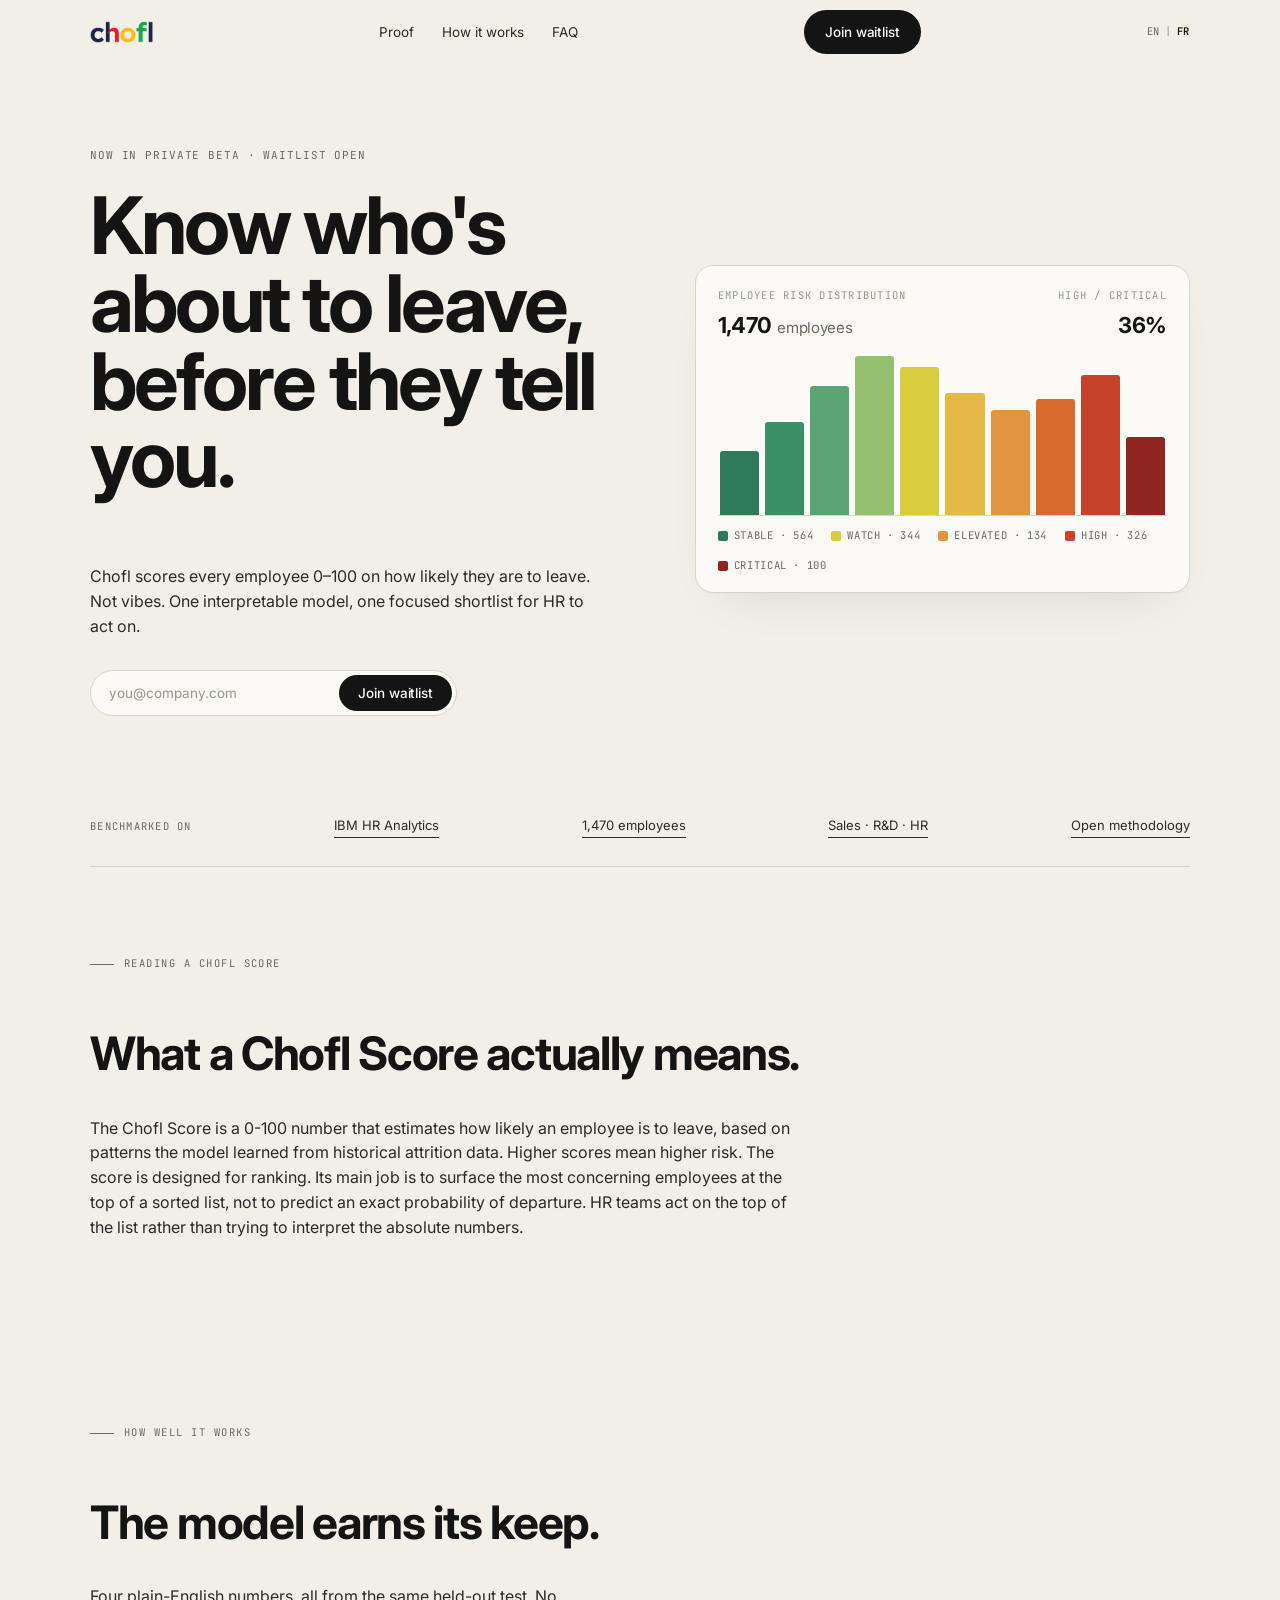
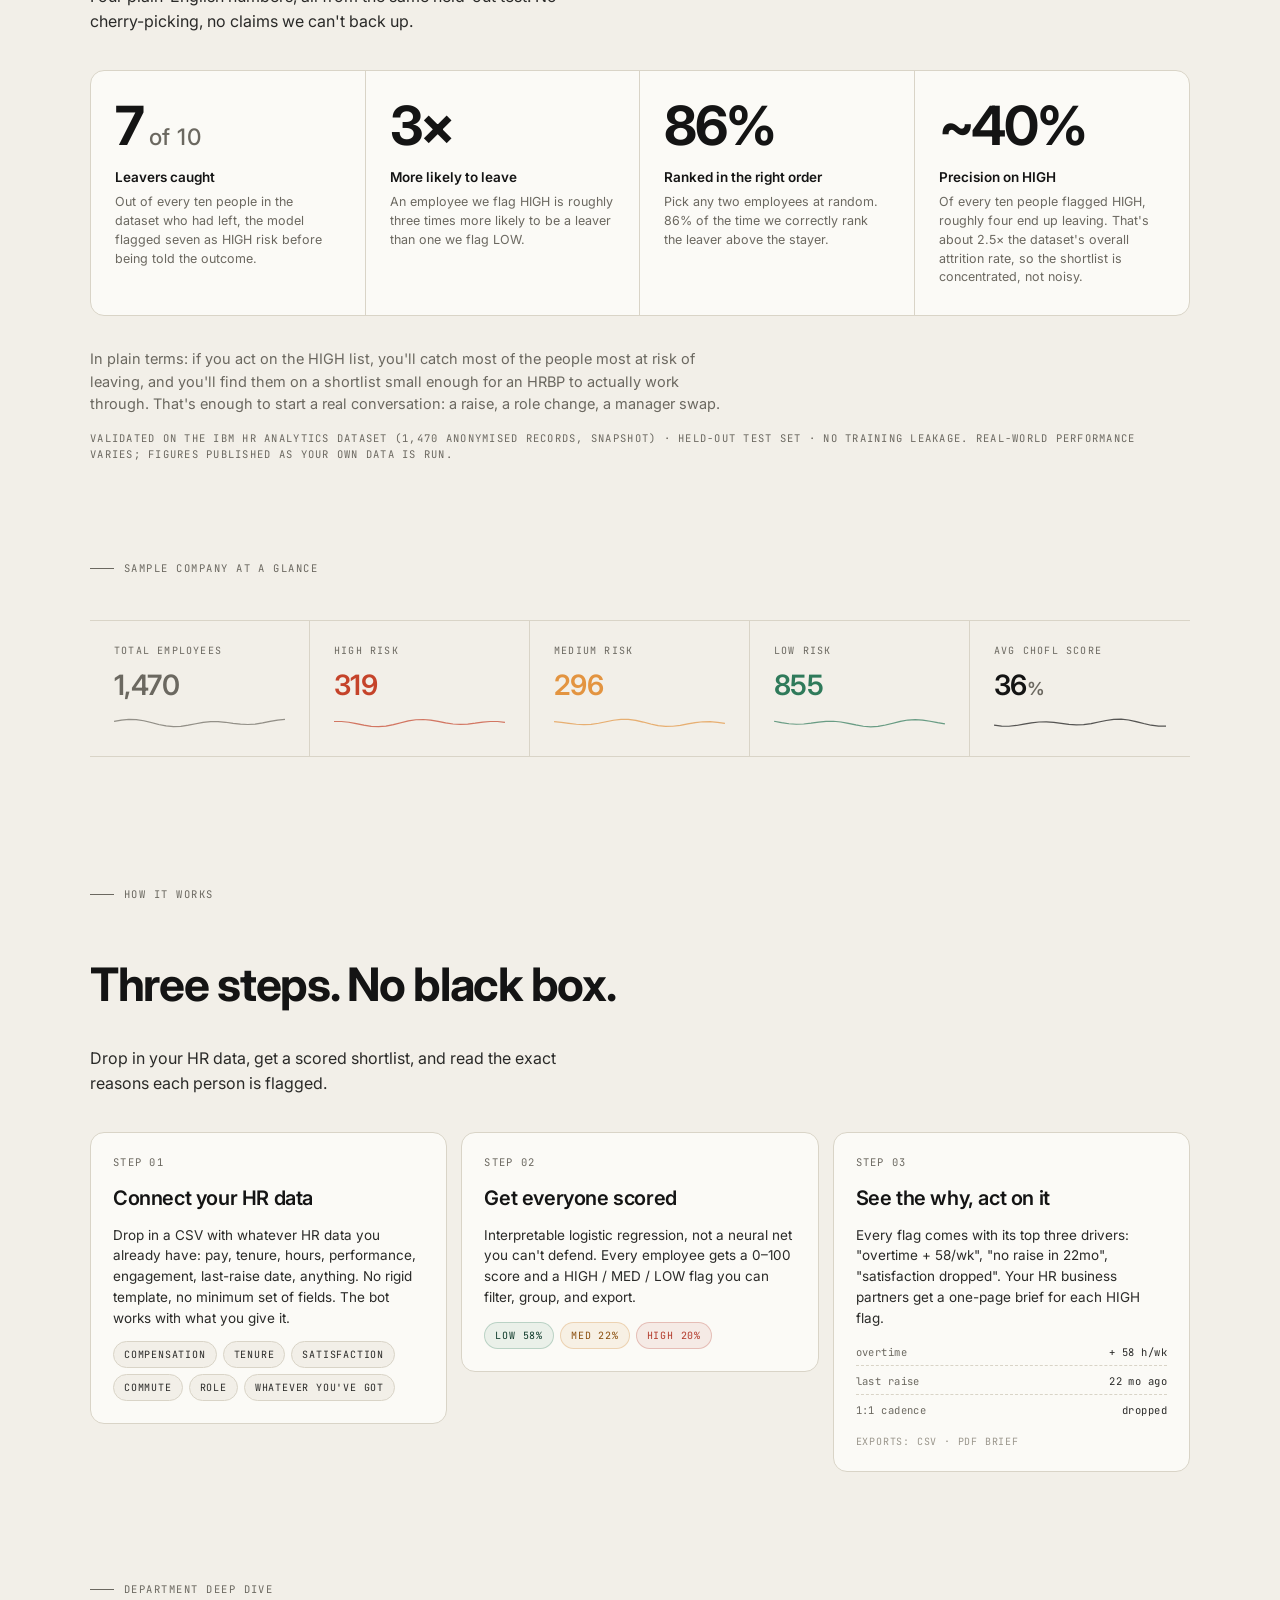
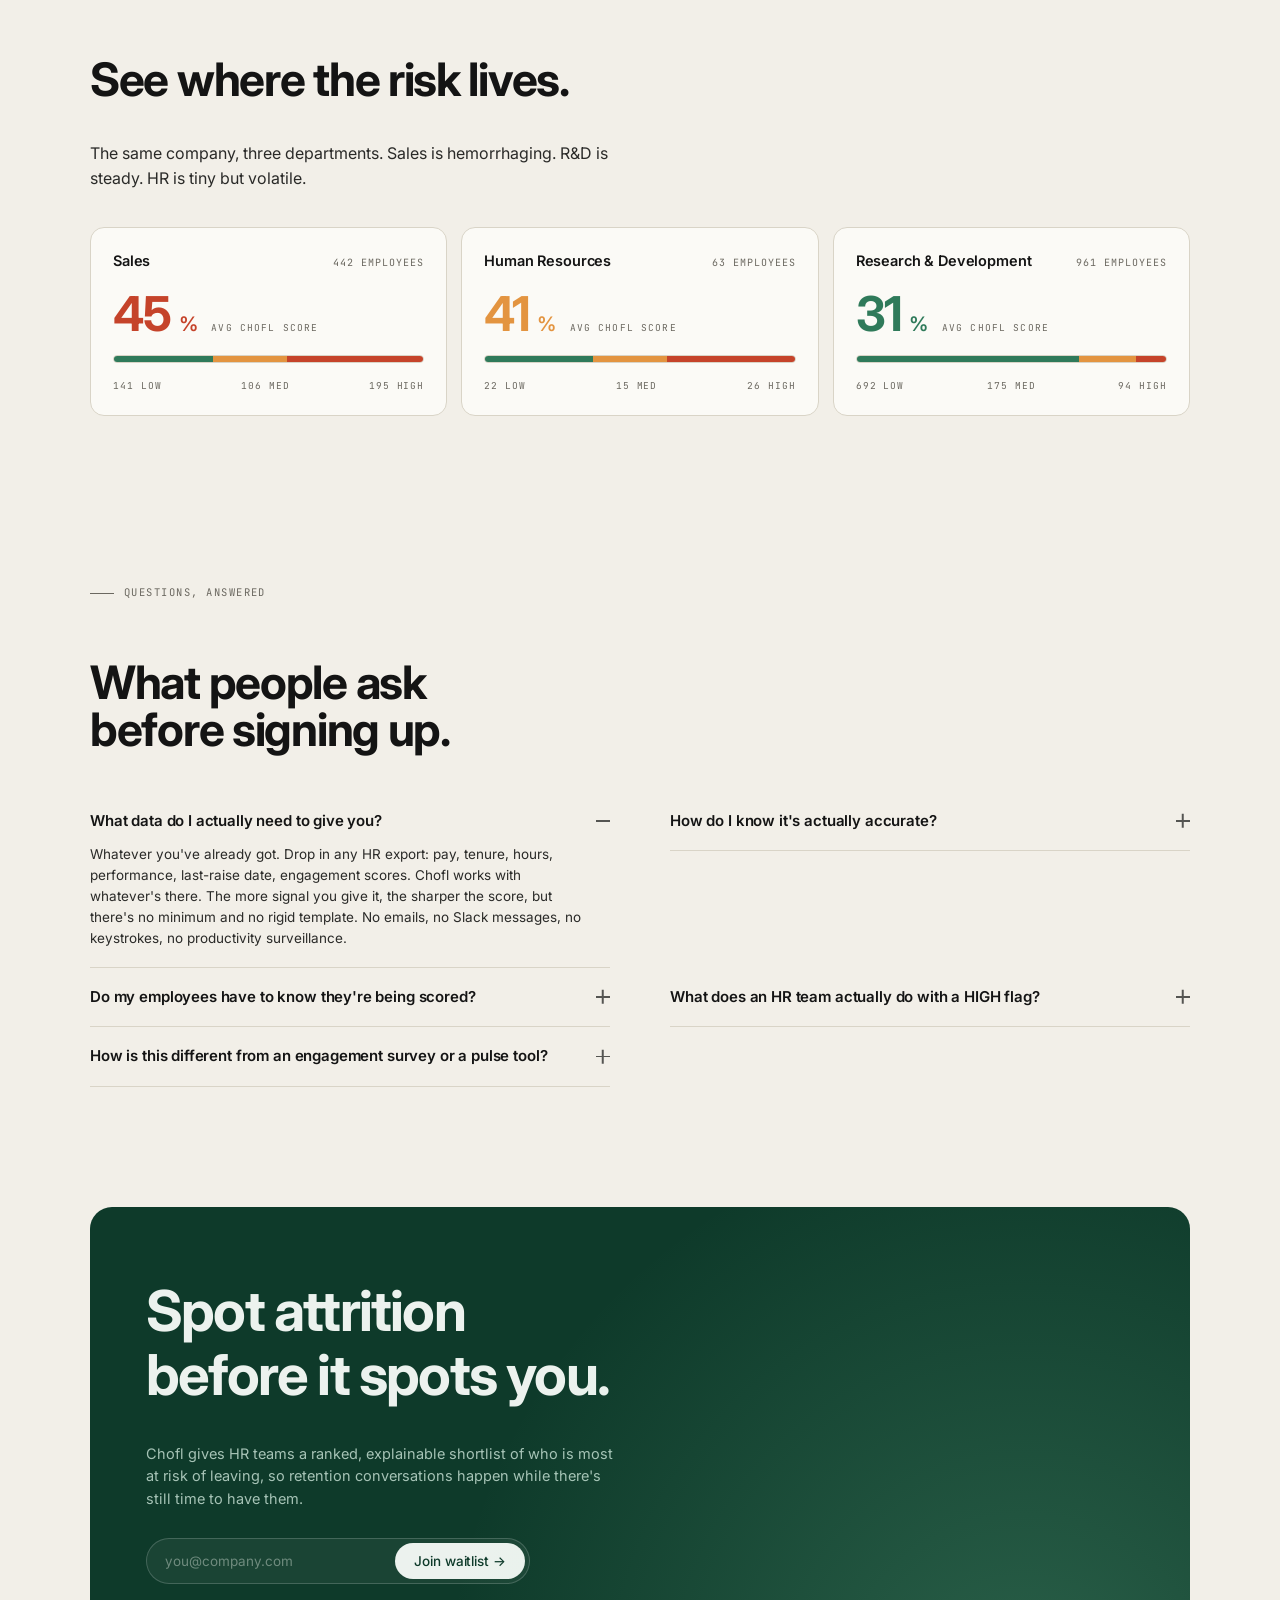
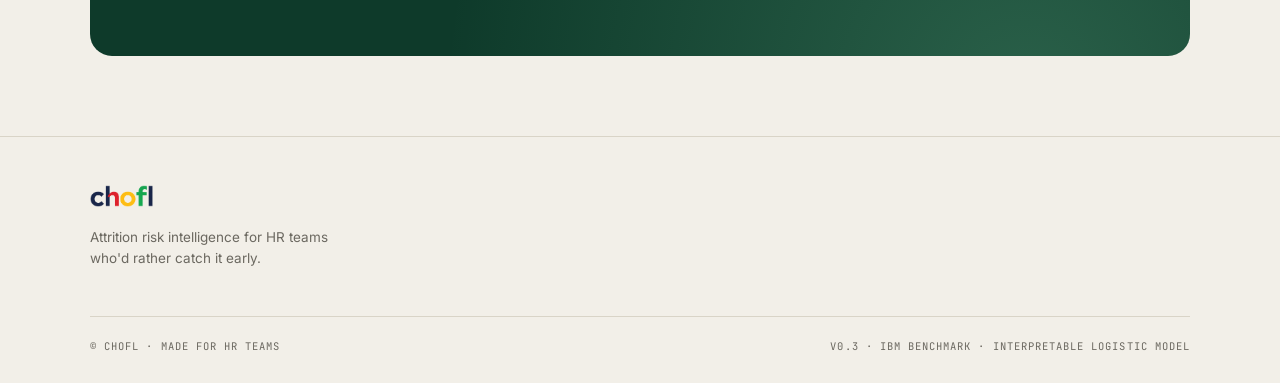
==== fr/index.html @ 3a8dbbe6 "french" ====
<!doctype html>
<html lang="fr">
<head>
<meta charset="utf-8" />
<meta name="viewport" content="width=device-width, initial-scale=1" />
<title>Chofl — Anticipez les départs avant qu'ils n'arrivent</title>
<meta name="description" content="Chofl attribue à chaque collaborateur un score 0–100 de risque d'attrition. Validation sur données réelles, sans fuite d'entraînement. Une liste courte et explicable pour que les RH agissent au bon moment." />
<link rel="icon" type="image/png" href="/favicon-96x96.png" sizes="96x96" />
<link rel="icon" type="image/svg+xml" href="/favicon.svg" />
<link rel="shortcut icon" href="/favicon.ico" />
<link rel="apple-touch-icon" sizes="180x180" href="/apple-touch-icon.png" />
<link rel="manifest" href="/site.webmanifest" />
<link rel="preconnect" href="https://fonts.googleapis.com">
<link rel="preconnect" href="https://fonts.gstatic.com" crossorigin>
<link href="https://fonts.googleapis.com/css2?family=Instrument+Serif:ital@0;1&family=Inter:wght@400;500;600;700;800&family=JetBrains+Mono:wght@400;500&display=swap" rel="stylesheet">
<link rel="stylesheet" href="../src/styles.css" />
</head>
<body>
<div id="root"></div>

<script>
  window.CHOFL_LANG = "fr";
  window.CHOFL_THANKS_URL = "/fr/thanks";
</script>
<script src="../src/react.min.js"></script>
<script src="../src/react-dom.min.js"></script>
<script src="../src/tweaks-panel.js"></script>
<script src="../src/primitives.js"></script>
<script src="../src/hero.js"></script>
<script src="../src/sections.js"></script>
<script src="../src/app.js"></script>
</body>
</html>
---- src/styles.css ----
:root {
  --bg: #f2efe8;
  --bg-card: #fbfaf6;
  --bg-warm: #ece7dc;
  --ink: #141414;
  --ink-soft: #2a2a28;
  --ink-muted: #6b6860;
  --ink-faint: #9a968c;
  --rule: #d9d4c7;
  --rule-soft: #e6e1d3;
  --green: #0e3a2a;
  --green-ink: #0a2a1f;
  --green-bright: #2f7a5a;
  --amber: #c97a1a;
  --red: #b33a2b;
  --mono: "JetBrains Mono", ui-monospace, SFMono-Regular, Menlo, monospace;
  --sans: "Inter", -apple-system, BlinkMacSystemFont, "Helvetica Neue", Arial, sans-serif;
  --serif: "Instrument Serif", "Times New Roman", Georgia, serif;
}

* { box-sizing: border-box; }

html, body {
  margin: 0;
  padding: 0;
  background: var(--bg);
  color: var(--ink);
  font-family: var(--sans);
  font-size: 16px;
  line-height: 1.5;
  -webkit-font-smoothing: antialiased;
  text-rendering: optimizeLegibility;
}

body {
  min-height: 100vh;
  overflow-x: hidden;
}

a { color: inherit; text-decoration: none; }
button { font-family: inherit; cursor: pointer; }

/* === TYPE === */
.mono {
  font-family: var(--mono);
  font-size: 11px;
  letter-spacing: 0.08em;
  text-transform: uppercase;
  color: var(--ink-muted);
  font-weight: 400;
}
.mono-sm { font-size: 10.5px; letter-spacing: 0.12em; }
/* Intentionally unified: headings use one typeface */
.serif-italic {
  font-family: inherit;
  font-style: normal;
  font-weight: inherit;
  color: inherit;
}

.h-display {
  font-family: var(--sans);
  font-weight: 700;
  font-size: clamp(44px, 6.2vw, 84px);
  line-height: 0.98;
  letter-spacing: -0.035em;
  color: var(--ink);
}
.h-display .serif-italic { font-size: inherit; letter-spacing: inherit; font-weight: inherit; }

.h-section {
  font-family: var(--sans);
  font-weight: 700;
  font-size: clamp(32px, 3.6vw, 48px);
  line-height: 1.02;
  letter-spacing: -0.028em;
}
.h-section .serif-italic { font-size: inherit; letter-spacing: inherit; }

.body-lg {
  font-size: 16px;
  line-height: 1.55;
  color: var(--ink-soft);
  max-width: 52ch;
}
.body-md {
  font-size: 14.5px;
  line-height: 1.55;
  color: var(--ink-soft);
}
.body-sm {
  font-size: 13px;
  line-height: 1.5;
  color: var(--ink-muted);
}

/* === LAYOUT === */
.wrap {
  max-width: 1180px;
  margin: 0 auto;
  padding: 0 40px;
}
@media (max-width: 760px) {
  .wrap { padding: 0 22px; }
}

.rule { border: 0; border-top: 1px solid var(--rule); margin: 0; }

/* === BUTTONS === */
.btn {
  display: inline-flex;
  align-items: center;
  gap: 8px;
  padding: 11px 20px;
  border-radius: 999px;
  border: 1px solid transparent;
  font-size: 13.5px;
  font-weight: 500;
  letter-spacing: -0.005em;
  transition: transform .15s ease, background .2s ease, color .2s ease, border-color .2s ease;
  white-space: nowrap;
}
.btn-primary {
  background: var(--ink);
  color: #fafaf6;
}
.btn-primary:hover {
  background: #000;
  transform: translateY(-1px);
}
.btn-primary .dot {
  width: 5px; height: 5px; border-radius: 999px; background: #8de8b7;
  box-shadow: 0 0 0 3px rgba(141,232,183,.25);
}
.btn-ghost {
  background: transparent;
  color: var(--ink);
  border-color: var(--rule);
}
.btn-ghost:hover {
  background: var(--bg-card);
  border-color: #c7c1b0;
}
.btn-light {
  background: var(--bg-card);
  color: var(--ink);
  border-color: var(--rule);
}
.btn-light:hover { background: #fff; }

/* === INPUTS === */
.input {
  background: var(--bg-card);
  border: 1px solid var(--rule);
  border-radius: 999px;
  padding: 11px 18px;
  font-family: inherit;
  font-size: 13.5px;
  color: var(--ink);
  outline: none;
  transition: border-color .2s ease;
  min-width: 240px;
}
.input::placeholder { color: var(--ink-faint); }
.input:focus { border-color: var(--ink); }

.input-row {
  display: inline-flex;
  align-items: center;
  background: var(--bg-card);
  border: 1px solid var(--rule);
  border-radius: 999px;
  padding: 4px 4px 4px 4px;
}
.input-row input {
  flex: 1;
  border: 0;
  background: transparent;
  outline: none;
  padding: 10px 14px;
  font-family: inherit;
  font-size: 13.5px;
  min-width: 220px;
  color: var(--ink);
}
.input-row input::placeholder { color: var(--ink-faint); }
.input-row .btn { padding: 9px 18px; }

/* === REVEAL === */
.reveal {
  opacity: 0;
  transform: translateY(14px);
  transition: opacity .7s cubic-bezier(.2,.7,.2,1), transform .7s cubic-bezier(.2,.7,.2,1);
}
.reveal.is-in {
  opacity: 1;
  transform: none;
}

/* === NAV === */
.nav {
  position: sticky;
  top: 0;
  z-index: 40;
  backdrop-filter: saturate(150%) blur(10px);
  -webkit-backdrop-filter: saturate(150%) blur(10px);
  background: color-mix(in srgb, var(--bg) 82%, transparent);
  border-bottom: 1px solid transparent;
  transition: border-color .2s ease, background .2s ease;
}
.nav.is-scrolled { border-bottom-color: var(--rule-soft); }
.nav-inner {
  height: 64px;
  display: flex;
  align-items: center;
  justify-content: space-between;
  gap: 24px;
}
.logo {
  font-family: var(--sans);
  font-weight: 700;
  letter-spacing: -0.02em;
  font-size: 20px;
  display: inline-flex;
  align-items: baseline;
  gap: 1px;
}
.logo .plus {
  color: var(--green);
  font-family: var(--serif);
  font-style: italic;
  font-size: 22px;
  line-height: 1;
  margin-left: 1px;
  transform: translateY(2px);
  display: inline-block;
}
.nav-links {
  display: flex;
  gap: 28px;
  font-size: 13.5px;
  color: var(--ink-soft);
}
.nav-links a { transition: color .15s ease; }
.nav-links a:hover { color: var(--ink); }
@media (max-width: 760px) {
  .nav-links { display: none; }
}
.lang-switch {
  display: flex;
  align-items: center;
  gap: 5px;
  font-family: var(--mono);
  font-size: 10.5px;
  letter-spacing: 0.06em;
  flex-shrink: 0;
}
.lang-switch .lang-current { color: var(--ink); font-weight: 600; }
.lang-switch .lang-sep { color: var(--ink-faint); }
.lang-switch .lang-link { color: var(--ink-muted); transition: color .15s ease; }
.lang-switch .lang-link:hover { color: var(--ink); }

/* === HERO === */
.hero {
  padding: 40px 0 72px;
}
.hero-eyebrow {
  display: inline-flex;
  align-items: center;
  gap: 10px;
}
.hero-eyebrow .dot {
  width: 7px; height: 7px; border-radius: 999px;
  background: #2f7a5a;
  box-shadow: 0 0 0 3px rgba(47,122,90,.18);
  animation: pulse 2.4s ease-in-out infinite;
}
@keyframes pulse {
  0%, 100% { opacity: 1; transform: scale(1); }
  50% { opacity: .55; transform: scale(.9); }
}
.hero-grid {
  display: grid;
  grid-template-columns: 1fr 1fr;
  gap: 60px;
  align-items: center;
  margin-top: 36px;
}
@media (max-width: 900px) {
  .hero-grid { grid-template-columns: 1fr; gap: 40px; }
}
.hero-cta-row {
  display: flex;
  flex-wrap: wrap;
  align-items: center;
  gap: 16px;
  margin-top: 32px;
}
.hero-avatars {
  display: flex;
  align-items: center;
  gap: 10px;
  font-size: 12.5px;
  color: var(--ink-muted);
}
.avatar-stack { display: inline-flex; }
.avatar-stack .av {
  width: 22px; height: 22px; border-radius: 999px;
  border: 2px solid var(--bg);
  margin-left: -7px;
  background: #ccc;
}
.avatar-stack .av:first-child { margin-left: 0; }

/* === CHART === */
.chart-card {
  background: var(--bg-card);
  border: 1px solid var(--rule);
  border-radius: 18px;
  padding: 22px 22px 18px;
  box-shadow: 0 1px 0 rgba(0,0,0,.02), 0 24px 48px -28px rgba(20,20,20,.12);
}
.chart-head {
  display: flex;
  justify-content: space-between;
  align-items: baseline;
  margin-bottom: 14px;
}
.chart-title {
  font-size: 18px;
  font-weight: 600;
  letter-spacing: -0.02em;
}
.chart-title .num {
  font-family: var(--sans);
  font-weight: 700;
  font-size: 22px;
  letter-spacing: -0.03em;
  margin-right: 6px;
}
.chart {
  display: flex;
  align-items: flex-end;
  gap: 6px;
  height: 160px;
  padding: 0 2px;
  border-bottom: 1px solid var(--rule);
}
.bar {
  flex: 1;
  border-radius: 3px 3px 0 0;
  min-height: 6px;
  transition: transform .3s ease, filter .3s ease;
  position: relative;
}
.bar:hover { filter: brightness(1.08); transform: translateY(-2px); }
.chart-legend {
  display: flex;
  flex-wrap: wrap;
  gap: 14px 18px;
  margin-top: 12px;
  font-family: var(--mono);
  font-size: 10.5px;
  letter-spacing: 0.06em;
  color: var(--ink-muted);
  text-transform: uppercase;
}
.chart-legend .sw { display: inline-flex; align-items: center; gap: 6px; }
.chart-legend .sw i {
  width: 10px; height: 10px; border-radius: 2px; display: inline-block;
}

/* === LOGOS STRIP === */
.logos-strip {
  display: flex;
  align-items: center;
  justify-content: space-between;
  gap: 30px;
  padding: 28px 0;
  flex-wrap: wrap;
  color: var(--ink-muted);
  font-size: 13px;
}
.logos-strip .lbl {
  font-family: var(--mono);
  font-size: 10.5px;
  letter-spacing: 0.12em;
  text-transform: uppercase;
}

/* === METRIC NUMBERS === */
.metrics-row {
  display: grid;
  grid-template-columns: repeat(4, 1fr);
  gap: 0;
  border: 1px solid var(--rule);
  border-radius: 14px;
  background: var(--bg-card);
  overflow: hidden;
  margin-top: 36px;
}
@media (max-width: 760px) {
  .metrics-row { grid-template-columns: repeat(2, 1fr); }
}
.metric {
  padding: 28px 24px;
  border-right: 1px solid var(--rule);
}
.metric:last-child { border-right: 0; }
@media (max-width: 760px) {
  .metric { border-right: 0; border-bottom: 1px solid var(--rule); }
  .metric:nth-child(2n) { border-right: 0; }
}
.metric .num {
  font-size: 54px;
  line-height: 1;
  font-weight: 700;
  letter-spacing: -0.04em;
}
.metric .lbl {
  margin-top: 14px;
  font-size: 13.5px;
  font-weight: 600;
}
.metric .desc {
  margin-top: 6px;
  font-size: 12.5px;
  color: var(--ink-muted);
}

/* === COMPANY SPARKLINES === */
.sparks-row {
  display: grid;
  grid-template-columns: repeat(5, 1fr);
  gap: 0;
  margin-top: 24px;
  border-top: 1px solid var(--rule);
  border-bottom: 1px solid var(--rule);
}
@media (max-width: 760px) {
  .sparks-row { grid-template-columns: repeat(2, 1fr); }
}
.spark {
  padding: 22px 24px;
  border-right: 1px solid var(--rule);
}
.spark:last-child { border-right: 0; }
.spark .lbl {
  font-family: var(--mono);
  font-size: 10px;
  letter-spacing: 0.12em;
  text-transform: uppercase;
  color: var(--ink-muted);
}
.spark .num {
  font-size: 28px;
  font-weight: 600;
  letter-spacing: -0.02em;
  margin-top: 6px;
}

/* === HOW IT WORKS === */
.steps {
  display: grid;
  grid-template-columns: repeat(3, 1fr);
  gap: 14px;
  margin-top: 36px;
}
@media (max-width: 900px) {
  .steps { grid-template-columns: 1fr; }
}
.step-card {
  background: var(--bg-card);
  border: 1px solid var(--rule);
  border-radius: 14px;
  padding: 22px;
  display: flex;
  flex-direction: column;
  gap: 12px;
  min-height: 240px;
}
.step-card .step-num {
  font-family: var(--mono);
  font-size: 10.5px;
  letter-spacing: 0.12em;
  text-transform: uppercase;
  color: var(--ink-muted);
}
.step-card h4 {
  font-size: 20px;
  font-weight: 600;
  letter-spacing: -0.02em;
  margin: 0;
}
.step-card p {
  font-size: 13.5px;
  color: var(--ink-soft);
  margin: 0;
  line-height: 1.55;
}
.chip-row {
  display: flex;
  flex-wrap: wrap;
  gap: 6px;
  margin-top: auto;
}
.chip {
  background: var(--bg);
  border: 1px solid var(--rule);
  border-radius: 999px;
  padding: 5px 10px;
  font-family: var(--mono);
  font-size: 10px;
  letter-spacing: 0.08em;
  text-transform: uppercase;
  color: var(--ink-soft);
}
.chip.green { background: rgba(47,122,90,.08); border-color: rgba(47,122,90,.25); color: var(--green); }
.chip.amber { background: rgba(201,122,26,.08); border-color: rgba(201,122,26,.25); color: #8a4e0d; }
.chip.red   { background: rgba(179,58,43,.08); border-color: rgba(179,58,43,.25); color: var(--red); }

/* === DEPARTMENTS === */
.dept-grid {
  display: grid;
  grid-template-columns: repeat(3, 1fr);
  gap: 14px;
  margin-top: 36px;
}
@media (max-width: 900px) {
  .dept-grid { grid-template-columns: 1fr; }
}
.dept-card {
  background: var(--bg-card);
  border: 1px solid var(--rule);
  border-radius: 14px;
  padding: 22px;
}
.dept-card .head {
  display: flex;
  justify-content: space-between;
  align-items: baseline;
}
.dept-card .lbl {
  font-size: 14.5px;
  font-weight: 600;
  letter-spacing: -0.01em;
}
.dept-card .emp {
  font-family: var(--mono);
  font-size: 10px;
  letter-spacing: 0.1em;
  text-transform: uppercase;
  color: var(--ink-muted);
}
.dept-card .score {
  margin-top: 18px;
  display: flex;
  align-items: baseline;
  gap: 8px;
}
.dept-card .score .big {
  font-size: 48px;
  font-weight: 700;
  letter-spacing: -0.035em;
  line-height: 1;
}
.dept-card .score .unit {
  font-size: 20px;
  font-weight: 600;
  letter-spacing: -0.02em;
}
.dept-card .score .cap {
  font-family: var(--mono);
  font-size: 9.5px;
  letter-spacing: 0.12em;
  text-transform: uppercase;
  color: var(--ink-muted);
  margin-left: 6px;
}
.dept-card .bar-track {
  margin-top: 16px;
  height: 8px;
  background: var(--bg);
  border-radius: 999px;
  overflow: hidden;
  position: relative;
  border: 1px solid var(--rule);
}
.dept-card .bar-fill {
  position: absolute;
  top: 0; bottom: 0; left: 0;
  border-radius: 999px;
}
.dept-card .bar-distrib {
  margin-top: 16px;
  display: flex;
  justify-content: space-between;
  font-family: var(--mono);
  font-size: 9.5px;
  letter-spacing: 0.1em;
  text-transform: uppercase;
  color: var(--ink-muted);
}

/* === PRICING === */
.pricing-grid {
  display: grid;
  grid-template-columns: repeat(3, 1fr);
  gap: 14px;
  margin-top: 36px;
}
@media (max-width: 900px) {
  .pricing-grid { grid-template-columns: 1fr; }
}
.price-card {
  background: var(--bg-card);
  border: 1px solid var(--rule);
  border-radius: 14px;
  padding: 26px 24px;
  display: flex;
  flex-direction: column;
  gap: 16px;
  min-height: 440px;
}
.price-card.featured {
  background: var(--green);
  border-color: var(--green);
  color: #ecf2ee;
}
.price-card.featured .mono,
.price-card.featured .tier-desc,
.price-card.featured .price-per { color: #a6c3b6; }
.price-card.featured ul li { color: #ecf2ee; }
.price-card.featured ul li::before { color: #8de8b7; }
.price-card.featured .btn {
  background: #ecf2ee;
  color: var(--green);
}

.price-card .tier {
  font-size: 22px;
  font-weight: 700;
  letter-spacing: -0.02em;
}
.price-card .price-main {
  display: flex;
  align-items: baseline;
  gap: 10px;
}
.price-card .price-amt {
  font-size: 44px;
  font-weight: 700;
  letter-spacing: -0.035em;
  line-height: 1;
}
.price-card .price-per {
  font-family: var(--mono);
  font-size: 10.5px;
  letter-spacing: 0.1em;
  text-transform: uppercase;
  color: var(--ink-muted);
}
.price-card .tier-desc {
  font-size: 13px;
  color: var(--ink-muted);
  line-height: 1.5;
}
.price-card ul {
  list-style: none;
  padding: 0;
  margin: 0;
  display: flex;
  flex-direction: column;
  gap: 10px;
}
.price-card ul li {
  font-size: 13.5px;
  color: var(--ink-soft);
  padding-left: 18px;
  position: relative;
  line-height: 1.45;
}
.price-card ul li::before {
  content: "+";
  position: absolute; left: 0;
  color: var(--green);
  font-weight: 600;
}
.price-card .btn { margin-top: auto; align-self: stretch; justify-content: center; }

/* === FAQ === */
.faq-grid {
  display: grid;
  grid-template-columns: 1fr 1fr;
  column-gap: 60px;
  row-gap: 0;
  margin-top: 36px;
}
@media (max-width: 900px) {
  .faq-grid { grid-template-columns: 1fr; column-gap: 0; }
}
.faq-item {
  border-bottom: 1px solid var(--rule);
  padding: 18px 0;
}
.faq-q {
  display: flex;
  justify-content: space-between;
  align-items: center;
  font-size: 15px;
  font-weight: 600;
  letter-spacing: -0.01em;
  cursor: pointer;
  gap: 16px;
}
.faq-q .ic {
  width: 14px; height: 14px; position: relative;
  flex-shrink: 0;
  opacity: .7;
  transition: transform .3s ease;
}
.faq-q .ic::before, .faq-q .ic::after {
  content: ""; position: absolute; background: var(--ink);
  left: 0; top: 50%; width: 14px; height: 1.5px; margin-top: -.75px;
}
.faq-q .ic::after { transform: rotate(90deg); transition: transform .3s ease; }
.faq-item.open .faq-q .ic::after { transform: rotate(0); }
.faq-a {
  max-height: 0;
  overflow: hidden;
  transition: max-height .35s ease, margin-top .35s ease;
  font-size: 13.5px;
  line-height: 1.55;
  color: var(--ink-soft);
  padding-right: 28px;
}
.faq-item.open .faq-a {
  max-height: 240px;
  margin-top: 12px;
}

/* === DARK CTA === */
.cta-dark {
  position: relative;
  background: var(--green);
  color: #ecf2ee;
  border-radius: 22px;
  padding: 72px 56px;
  margin-top: 40px;
  overflow: hidden;
}
.cta-dark::before {
  content: "";
  position: absolute;
  inset: 0;
  background: radial-gradient(circle at 85% 110%, rgba(141,232,183,.22), transparent 55%);
  pointer-events: none;
}
.cta-dark h2 {
  font-size: clamp(36px, 4.4vw, 58px);
  line-height: 1.15;
  letter-spacing: -0.032em;
  font-weight: 700;
  margin: 0;
  max-width: 14ch;
  padding-bottom: 0.12em;
}
.cta-dark h2 .serif-italic { font-size: inherit; display: inline; }
.cta-dark p {
  margin: 28px 0 28px;
  max-width: 52ch;
  color: #a6c3b6;
  font-size: 14.5px;
  line-height: 1.55;
}
.cta-dark .input-row {
  background: rgba(255,255,255,.05);
  border-color: rgba(255,255,255,.18);
}
.cta-dark .input-row input { color: #ecf2ee; }
.cta-dark .input-row input::placeholder { color: #6f8b7e; }
.cta-dark .btn-primary {
  background: #ecf2ee;
  color: var(--green);
}
.cta-dark .btn-primary:hover { background: #fff; }
@media (max-width: 760px) {
  .cta-dark { padding: 48px 28px; }
}

/* === FOOTER === */
.footer {
  margin-top: 80px;
  padding: 48px 0 28px;
  border-top: 1px solid var(--rule);
}
.footer-grid {
  display: grid;
  grid-template-columns: 1.4fr 1fr 1fr 1fr;
  gap: 40px;
}
@media (max-width: 760px) {
  .footer-grid { grid-template-columns: 1fr 1fr; }
}
.footer-grid .col-hd {
  font-family: var(--mono);
  font-size: 10.5px;
  letter-spacing: 0.12em;
  text-transform: uppercase;
  color: var(--ink-muted);
  margin-bottom: 14px;
}
.footer-grid ul { list-style: none; padding: 0; margin: 0; display: flex; flex-direction: column; gap: 10px; font-size: 13.5px; color: var(--ink-soft); }
.footer-grid ul a:hover { color: var(--ink); }
.footer-about {
  font-size: 13.5px;
  line-height: 1.5;
  color: var(--ink-muted);
  max-width: 28ch;
  margin-top: 14px;
}
.footer-bottom {
  margin-top: 48px;
  padding-top: 22px;
  border-top: 1px solid var(--rule);
  display: flex;
  justify-content: space-between;
  align-items: center;
  flex-wrap: wrap;
  gap: 12px;
  font-family: var(--mono);
  font-size: 10.5px;
  letter-spacing: 0.1em;
  text-transform: uppercase;
  color: var(--ink-muted);
}

/* === SECTION === */
.section {
  padding: 80px 0;
}
.section-head {
  max-width: 720px;
}
.section-eyebrow {
  font-family: var(--mono);
  font-size: 10.5px;
  letter-spacing: 0.14em;
  text-transform: uppercase;
  color: var(--ink-muted);
  display: inline-flex;
  align-items: center;
  gap: 10px;
  margin-bottom: 20px;
}
.section-eyebrow::before {
  content: "";
  display: inline-block;
  width: 24px;
  height: 1px;
  background: var(--ink-muted);
}

/* === HERO VARIANTS === */
.hero.variant-split .hero-grid { grid-template-columns: 1.1fr 1fr; }
.hero.variant-centered .hero-grid { grid-template-columns: 1fr; text-align: left; }
.hero.variant-centered .hero-left { max-width: 760px; }
.hero.variant-centered .chart-card { margin-top: 48px; max-width: 680px; }
.hero.variant-stacked .hero-grid { grid-template-columns: 1fr; }
.hero.variant-stacked .hero-left { max-width: 900px; }
.hero.variant-stacked .chart-wrap { margin-top: 48px; }

/* density */
.density-cozy .section { padding: 64px 0; }
.density-roomy .section { padding: 96px 0; }

/* tiny helpers */
.flex { display: flex; }
.items-center { align-items: center; }
.gap-8 { gap: 8px; }
.gap-12 { gap: 12px; }
.gap-16 { gap: 16px; }
.mt-0 { margin-top: 0; }
.mt-8 { margin-top: 8px; }
.mt-16 { margin-top: 16px; }
.mt-24 { margin-top: 24px; }
.mt-32 { margin-top: 32px; }
.mt-48 { margin-top: 48px; }
.text-muted { color: var(--ink-muted); }
.text-soft { color: var(--ink-soft); }

/* table-like reasons list inside step card */
.reason-list {
  display: grid;
  grid-template-columns: 1fr;
  gap: 4px;
  font-family: var(--mono);
  font-size: 10.5px;
  letter-spacing: 0.04em;
  color: var(--ink-soft);
  text-transform: none;
}
.reason-list .row {
  display: flex;
  justify-content: space-between;
  gap: 8px;
  padding: 4px 0;
  border-bottom: 1px dashed var(--rule);
}
.reason-list .row:last-child { border-bottom: 0; }
.reason-list .row .k { color: var(--ink-muted); }
.reason-list .row .v { color: var(--ink-soft); }

/* avatar stack colors */
.av-a { background: linear-gradient(135deg, #b33a2b, #d6725d); }
.av-b { background: linear-gradient(135deg, #c97a1a, #e2a050); }
.av-c { background: linear-gradient(135deg, #2f7a5a, #54a78b); }
.av-d { background: linear-gradient(135deg, #0e3a2a, #1f5a41); }
.av-e { background: linear-gradient(135deg, #141414, #444); }

/* subtle link underline */
.ul-link {
  color: var(--ink-soft);
  background-image: linear-gradient(currentColor,currentColor);
  background-size: 100% 1px;
  background-position: 0 100%;
  background-repeat: no-repeat;
  padding-bottom: 2px;
}
.ul-link:hover { color: var(--ink); }

/* ============================================================
   MOBILE RESPONSIVE  (≤ 768 px  /  375 px primary target)
   ============================================================ */

/* Utility: hide decorative line-breaks in headings */
@media (max-width: 768px) {
  .hide-sm { display: none; }
}

/* Hero */
@media (max-width: 768px) {
  .hero { padding: 24px 0 48px; }
  /* !important overrides .hero.variant-split .hero-grid whose 3-class specificity
     (0,3,0) beats any ordinary descendant selector in the mobile block */
  .hero-grid { grid-template-columns: 1fr !important; gap: 32px !important; }
  .hero-left { width: 100%; max-width: 100%; }
  .hero-right { width: 100%; max-width: 100%; }
  .chart-card { width: 100%; max-width: 100%; }
  .h-display { font-size: 44px; line-height: 1.05; }
  .hero-cta-row {
    flex-direction: column;
    align-items: stretch;
    gap: 12px;
  }
}

/* Input-row: full-width stacked form on mobile (hero + CTA forms) */
@media (max-width: 768px) {
  .input-row {
    display: flex;
    flex-direction: column;
    border-radius: 14px;
    padding: 6px;
    width: 100%;
    max-width: 100%;
  }
  .input-row input {
    min-width: 0;
    width: 100%;
    padding: 12px 16px;
    border-radius: 8px;
  }
  .input-row .btn {
    width: 100%;
    justify-content: center;
    border-radius: 8px;
    padding: 12px 18px;
  }
}

/* Sections: reduce vertical padding */
@media (max-width: 768px) {
  .section { padding: 52px 0; }
}

/* Logos strip: left-align wrapped items instead of space-between */
@media (max-width: 768px) {
  .logos-strip { gap: 10px 16px; justify-content: flex-start; }
}

/* Nav: shrink CTA button on very small screens */
@media (max-width: 480px) {
  .nav-inner .btn { padding: 8px 14px; font-size: 12px; }
}

/* Proof metrics: scale number, restore column divider, drop last-row bottom border */
@media (max-width: 760px) {
  .metric { padding: 22px 18px; }
  .metric .num { font-size: 40px; }
  .metric:nth-child(odd) { border-right: 1px solid var(--rule); }
  .metric:nth-last-child(-n+2) { border-bottom: 0; }
}

/* Company sparklines: remove right border on right-column items in 2-col */
@media (max-width: 760px) {
  .spark:nth-child(even) { border-right: 0; }
}

/* CTA dark: tighter padding on very small screens */
@media (max-width: 480px) {
  .cta-dark { padding: 36px 22px; border-radius: 16px; }
  .cta-dark h2 { font-size: clamp(26px, 7vw, 36px); }
}

/* Footer: brand/logo column spans full width in 2-col layout */
@media (max-width: 760px) {
  .footer-grid > *:first-child { grid-column: 1 / -1; }
}
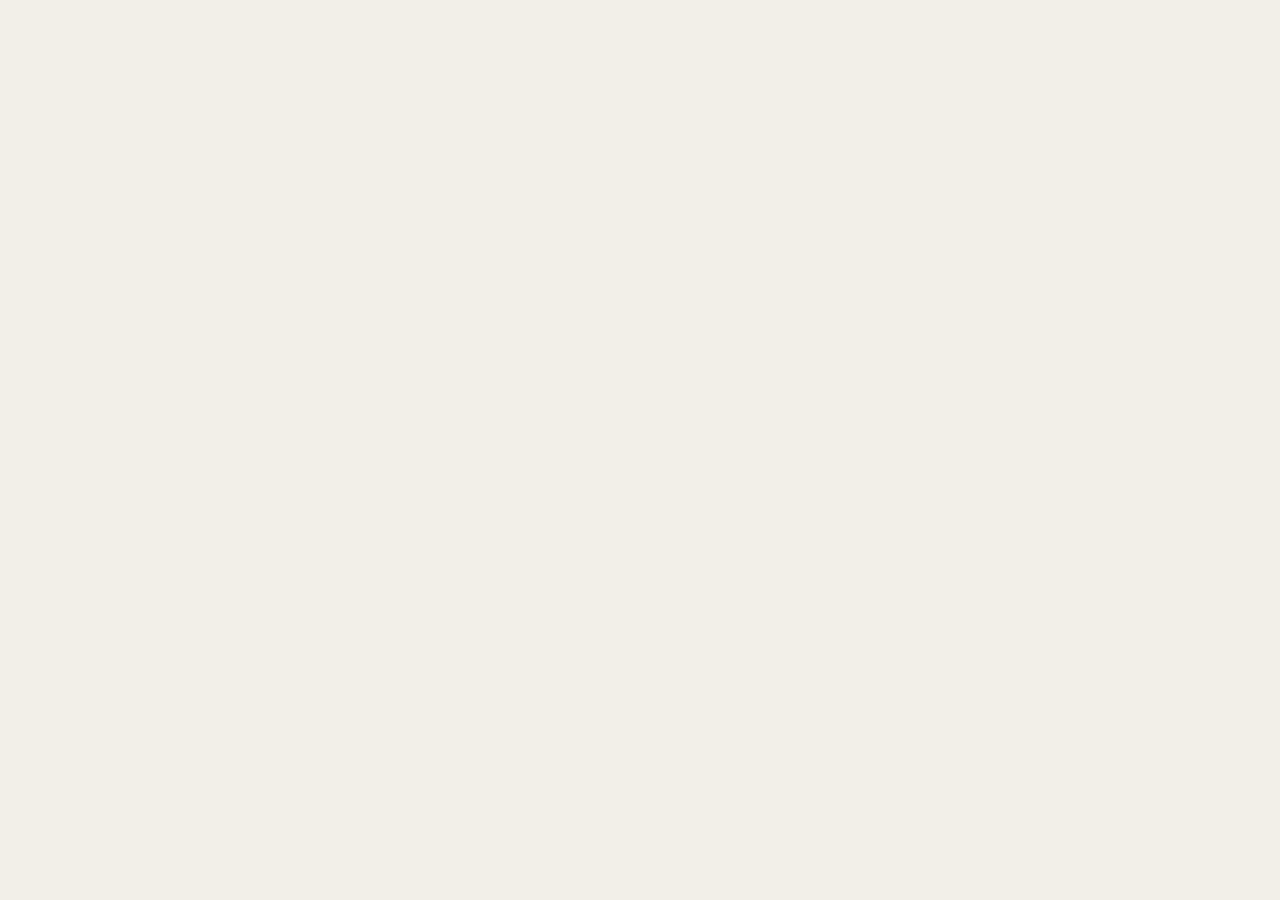
==== commit ac2db5d6: "cha" ====
--- a/fr/index.html
+++ b/fr/index.html
@@ -13,7 +13,7 @@
 <link rel="preconnect" href="https://fonts.googleapis.com">
 <link rel="preconnect" href="https://fonts.gstatic.com" crossorigin>
 <link href="https://fonts.googleapis.com/css2?family=Instrument+Serif:ital@0;1&family=Inter:wght@400;500;600;700;800&family=JetBrains+Mono:wght@400;500&display=swap" rel="stylesheet">
-<link rel="stylesheet" href="../src/styles.css" />
+<link rel="stylesheet" href="src/styles.css" />
 </head>
 <body>
 <div id="root"></div>
@@ -22,12 +22,12 @@
   window.CHOFL_LANG = "fr";
   window.CHOFL_THANKS_URL = "/fr/thanks";
 </script>
-<script src="../src/react.min.js"></script>
-<script src="../src/react-dom.min.js"></script>
-<script src="../src/tweaks-panel.js"></script>
-<script src="../src/primitives.js"></script>
-<script src="../src/hero.js"></script>
-<script src="../src/sections.js"></script>
-<script src="../src/app.js"></script>
+<script src="fr/src/react.min.js"></script>
+<script src="fr/src/react-dom.min.js"></script>
+<script src="fr/src/tweaks-panel.js"></script>
+<script src="fr/src/primitives.js"></script>
+<script src="fr/src/hero.js"></script>
+<script src="fr/src/sections.js"></script>
+<script src="fr/src/app.js"></script>
 </body>
 </html>
--- a/fr/src/styles.css
+++ b/fr/src/styles.css
@@ -0,0 +1,1019 @@
+:root {
+  --bg: #f2efe8;
+  --bg-card: #fbfaf6;
+  --bg-warm: #ece7dc;
+  --ink: #141414;
+  --ink-soft: #2a2a28;
+  --ink-muted: #6b6860;
+  --ink-faint: #9a968c;
+  --rule: #d9d4c7;
+  --rule-soft: #e6e1d3;
+  --green: #0e3a2a;
+  --green-ink: #0a2a1f;
+  --green-bright: #2f7a5a;
+  --amber: #c97a1a;
+  --red: #b33a2b;
+  --mono: "JetBrains Mono", ui-monospace, SFMono-Regular, Menlo, monospace;
+  --sans: "Inter", -apple-system, BlinkMacSystemFont, "Helvetica Neue", Arial, sans-serif;
+  --serif: "Instrument Serif", "Times New Roman", Georgia, serif;
+}
+
+* { box-sizing: border-box; }
+
+html, body {
+  margin: 0;
+  padding: 0;
+  background: var(--bg);
+  color: var(--ink);
+  font-family: var(--sans);
+  font-size: 16px;
+  line-height: 1.5;
+  -webkit-font-smoothing: antialiased;
+  text-rendering: optimizeLegibility;
+}
+
+body {
+  min-height: 100vh;
+  overflow-x: hidden;
+}
+
+a { color: inherit; text-decoration: none; }
+button { font-family: inherit; cursor: pointer; }
+
+/* === TYPE === */
+.mono {
+  font-family: var(--mono);
+  font-size: 11px;
+  letter-spacing: 0.08em;
+  text-transform: uppercase;
+  color: var(--ink-muted);
+  font-weight: 400;
+}
+.mono-sm { font-size: 10.5px; letter-spacing: 0.12em; }
+/* Intentionally unified: headings use one typeface */
+.serif-italic {
+  font-family: inherit;
+  font-style: normal;
+  font-weight: inherit;
+  color: inherit;
+}
+
+.h-display {
+  font-family: var(--sans);
+  font-weight: 700;
+  font-size: clamp(44px, 6.2vw, 84px);
+  line-height: 0.98;
+  letter-spacing: -0.035em;
+  color: var(--ink);
+}
+.h-display .serif-italic { font-size: inherit; letter-spacing: inherit; font-weight: inherit; }
+
+.h-section {
+  font-family: var(--sans);
+  font-weight: 700;
+  font-size: clamp(32px, 3.6vw, 48px);
+  line-height: 1.02;
+  letter-spacing: -0.028em;
+}
+.h-section .serif-italic { font-size: inherit; letter-spacing: inherit; }
+
+.body-lg {
+  font-size: 16px;
+  line-height: 1.55;
+  color: var(--ink-soft);
+  max-width: 52ch;
+}
+.body-md {
+  font-size: 14.5px;
+  line-height: 1.55;
+  color: var(--ink-soft);
+}
+.body-sm {
+  font-size: 13px;
+  line-height: 1.5;
+  color: var(--ink-muted);
+}
+
+/* === LAYOUT === */
+.wrap {
+  max-width: 1180px;
+  margin: 0 auto;
+  padding: 0 40px;
+}
+@media (max-width: 760px) {
+  .wrap { padding: 0 22px; }
+}
+
+.rule { border: 0; border-top: 1px solid var(--rule); margin: 0; }
+
+/* === BUTTONS === */
+.btn {
+  display: inline-flex;
+  align-items: center;
+  gap: 8px;
+  padding: 11px 20px;
+  border-radius: 999px;
+  border: 1px solid transparent;
+  font-size: 13.5px;
+  font-weight: 500;
+  letter-spacing: -0.005em;
+  transition: transform .15s ease, background .2s ease, color .2s ease, border-color .2s ease;
+  white-space: nowrap;
+}
+.btn-primary {
+  background: var(--ink);
+  color: #fafaf6;
+}
+.btn-primary:hover {
+  background: #000;
+  transform: translateY(-1px);
+}
+.btn-primary .dot {
+  width: 5px; height: 5px; border-radius: 999px; background: #8de8b7;
+  box-shadow: 0 0 0 3px rgba(141,232,183,.25);
+}
+.btn-ghost {
+  background: transparent;
+  color: var(--ink);
+  border-color: var(--rule);
+}
+.btn-ghost:hover {
+  background: var(--bg-card);
+  border-color: #c7c1b0;
+}
+.btn-light {
+  background: var(--bg-card);
+  color: var(--ink);
+  border-color: var(--rule);
+}
+.btn-light:hover { background: #fff; }
+
+/* === INPUTS === */
+.input {
+  background: var(--bg-card);
+  border: 1px solid var(--rule);
+  border-radius: 999px;
+  padding: 11px 18px;
+  font-family: inherit;
+  font-size: 13.5px;
+  color: var(--ink);
+  outline: none;
+  transition: border-color .2s ease;
+  min-width: 240px;
+}
+.input::placeholder { color: var(--ink-faint); }
+.input:focus { border-color: var(--ink); }
+
+.input-row {
+  display: inline-flex;
+  align-items: center;
+  background: var(--bg-card);
+  border: 1px solid var(--rule);
+  border-radius: 999px;
+  padding: 4px 4px 4px 4px;
+}
+.input-row input {
+  flex: 1;
+  border: 0;
+  background: transparent;
+  outline: none;
+  padding: 10px 14px;
+  font-family: inherit;
+  font-size: 13.5px;
+  min-width: 220px;
+  color: var(--ink);
+}
+.input-row input::placeholder { color: var(--ink-faint); }
+.input-row .btn { padding: 9px 18px; }
+
+/* === REVEAL === */
+.reveal {
+  opacity: 0;
+  transform: translateY(14px);
+  transition: opacity .7s cubic-bezier(.2,.7,.2,1), transform .7s cubic-bezier(.2,.7,.2,1);
+}
+.reveal.is-in {
+  opacity: 1;
+  transform: none;
+}
+
+/* === NAV === */
+.nav {
+  position: sticky;
+  top: 0;
+  z-index: 40;
+  backdrop-filter: saturate(150%) blur(10px);
+  -webkit-backdrop-filter: saturate(150%) blur(10px);
+  background: color-mix(in srgb, var(--bg) 82%, transparent);
+  border-bottom: 1px solid transparent;
+  transition: border-color .2s ease, background .2s ease;
+}
+.nav.is-scrolled { border-bottom-color: var(--rule-soft); }
+.nav-inner {
+  height: 64px;
+  display: flex;
+  align-items: center;
+  justify-content: space-between;
+  gap: 24px;
+}
+.logo {
+  font-family: var(--sans);
+  font-weight: 700;
+  letter-spacing: -0.02em;
+  font-size: 20px;
+  display: inline-flex;
+  align-items: baseline;
+  gap: 1px;
+}
+.logo .plus {
+  color: var(--green);
+  font-family: var(--serif);
+  font-style: italic;
+  font-size: 22px;
+  line-height: 1;
+  margin-left: 1px;
+  transform: translateY(2px);
+  display: inline-block;
+}
+.nav-links {
+  display: flex;
+  gap: 28px;
+  font-size: 13.5px;
+  color: var(--ink-soft);
+}
+.nav-links a { transition: color .15s ease; }
+.nav-links a:hover { color: var(--ink); }
+@media (max-width: 760px) {
+  .nav-links { display: none; }
+}
+.lang-switch {
+  display: flex;
+  align-items: center;
+  gap: 5px;
+  font-family: var(--mono);
+  font-size: 10.5px;
+  letter-spacing: 0.06em;
+  flex-shrink: 0;
+}
+.lang-switch .lang-current { color: var(--ink); font-weight: 600; }
+.lang-switch .lang-sep { color: var(--ink-faint); }
+.lang-switch .lang-link { color: var(--ink-muted); transition: color .15s ease; }
+.lang-switch .lang-link:hover { color: var(--ink); }
+
+/* === HERO === */
+.hero {
+  padding: 40px 0 72px;
+}
+.hero-eyebrow {
+  display: inline-flex;
+  align-items: center;
+  gap: 10px;
+}
+.hero-eyebrow .dot {
+  width: 7px; height: 7px; border-radius: 999px;
+  background: #2f7a5a;
+  box-shadow: 0 0 0 3px rgba(47,122,90,.18);
+  animation: pulse 2.4s ease-in-out infinite;
+}
+@keyframes pulse {
+  0%, 100% { opacity: 1; transform: scale(1); }
+  50% { opacity: .55; transform: scale(.9); }
+}
+.hero-grid {
+  display: grid;
+  grid-template-columns: 1fr 1fr;
+  gap: 60px;
+  align-items: center;
+  margin-top: 36px;
+}
+@media (max-width: 900px) {
+  .hero-grid { grid-template-columns: 1fr; gap: 40px; }
+}
+.hero-cta-row {
+  display: flex;
+  flex-wrap: wrap;
+  align-items: center;
+  gap: 16px;
+  margin-top: 32px;
+}
+.hero-avatars {
+  display: flex;
+  align-items: center;
+  gap: 10px;
+  font-size: 12.5px;
+  color: var(--ink-muted);
+}
+.avatar-stack { display: inline-flex; }
+.avatar-stack .av {
+  width: 22px; height: 22px; border-radius: 999px;
+  border: 2px solid var(--bg);
+  margin-left: -7px;
+  background: #ccc;
+}
+.avatar-stack .av:first-child { margin-left: 0; }
+
+/* === CHART === */
+.chart-card {
+  background: var(--bg-card);
+  border: 1px solid var(--rule);
+  border-radius: 18px;
+  padding: 22px 22px 18px;
+  box-shadow: 0 1px 0 rgba(0,0,0,.02), 0 24px 48px -28px rgba(20,20,20,.12);
+}
+.chart-head {
+  display: flex;
+  justify-content: space-between;
+  align-items: baseline;
+  margin-bottom: 14px;
+}
+.chart-title {
+  font-size: 18px;
+  font-weight: 600;
+  letter-spacing: -0.02em;
+}
+.chart-title .num {
+  font-family: var(--sans);
+  font-weight: 700;
+  font-size: 22px;
+  letter-spacing: -0.03em;
+  margin-right: 6px;
+}
+.chart {
+  display: flex;
+  align-items: flex-end;
+  gap: 6px;
+  height: 160px;
+  padding: 0 2px;
+  border-bottom: 1px solid var(--rule);
+}
+.bar {
+  flex: 1;
+  border-radius: 3px 3px 0 0;
+  min-height: 6px;
+  transition: transform .3s ease, filter .3s ease;
+  position: relative;
+}
+.bar:hover { filter: brightness(1.08); transform: translateY(-2px); }
+.chart-legend {
+  display: flex;
+  flex-wrap: wrap;
+  gap: 14px 18px;
+  margin-top: 12px;
+  font-family: var(--mono);
+  font-size: 10.5px;
+  letter-spacing: 0.06em;
+  color: var(--ink-muted);
+  text-transform: uppercase;
+}
+.chart-legend .sw { display: inline-flex; align-items: center; gap: 6px; }
+.chart-legend .sw i {
+  width: 10px; height: 10px; border-radius: 2px; display: inline-block;
+}
+
+/* === LOGOS STRIP === */
+.logos-strip {
+  display: flex;
+  align-items: center;
+  justify-content: space-between;
+  gap: 30px;
+  padding: 28px 0;
+  flex-wrap: wrap;
+  color: var(--ink-muted);
+  font-size: 13px;
+}
+.logos-strip .lbl {
+  font-family: var(--mono);
+  font-size: 10.5px;
+  letter-spacing: 0.12em;
+  text-transform: uppercase;
+}
+
+/* === METRIC NUMBERS === */
+.metrics-row {
+  display: grid;
+  grid-template-columns: repeat(4, 1fr);
+  gap: 0;
+  border: 1px solid var(--rule);
+  border-radius: 14px;
+  background: var(--bg-card);
+  overflow: hidden;
+  margin-top: 36px;
+}
+@media (max-width: 760px) {
+  .metrics-row { grid-template-columns: repeat(2, 1fr); }
+}
+.metric {
+  padding: 28px 24px;
+  border-right: 1px solid var(--rule);
+}
+.metric:last-child { border-right: 0; }
+@media (max-width: 760px) {
+  .metric { border-right: 0; border-bottom: 1px solid var(--rule); }
+  .metric:nth-child(2n) { border-right: 0; }
+}
+.metric .num {
+  font-size: 54px;
+  line-height: 1;
+  font-weight: 700;
+  letter-spacing: -0.04em;
+}
+.metric .lbl {
+  margin-top: 14px;
+  font-size: 13.5px;
+  font-weight: 600;
+}
+.metric .desc {
+  margin-top: 6px;
+  font-size: 12.5px;
+  color: var(--ink-muted);
+}
+
+/* === COMPANY SPARKLINES === */
+.sparks-row {
+  display: grid;
+  grid-template-columns: repeat(5, 1fr);
+  gap: 0;
+  margin-top: 24px;
+  border-top: 1px solid var(--rule);
+  border-bottom: 1px solid var(--rule);
+}
+@media (max-width: 760px) {
+  .sparks-row { grid-template-columns: repeat(2, 1fr); }
+}
+.spark {
+  padding: 22px 24px;
+  border-right: 1px solid var(--rule);
+}
+.spark:last-child { border-right: 0; }
+.spark .lbl {
+  font-family: var(--mono);
+  font-size: 10px;
+  letter-spacing: 0.12em;
+  text-transform: uppercase;
+  color: var(--ink-muted);
+}
+.spark .num {
+  font-size: 28px;
+  font-weight: 600;
+  letter-spacing: -0.02em;
+  margin-top: 6px;
+}
+
+/* === HOW IT WORKS === */
+.steps {
+  display: grid;
+  grid-template-columns: repeat(3, 1fr);
+  gap: 14px;
+  margin-top: 36px;
+}
+@media (max-width: 900px) {
+  .steps { grid-template-columns: 1fr; }
+}
+.step-card {
+  background: var(--bg-card);
+  border: 1px solid var(--rule);
+  border-radius: 14px;
+  padding: 22px;
+  display: flex;
+  flex-direction: column;
+  gap: 12px;
+  min-height: 240px;
+}
+.step-card .step-num {
+  font-family: var(--mono);
+  font-size: 10.5px;
+  letter-spacing: 0.12em;
+  text-transform: uppercase;
+  color: var(--ink-muted);
+}
+.step-card h4 {
+  font-size: 20px;
+  font-weight: 600;
+  letter-spacing: -0.02em;
+  margin: 0;
+}
+.step-card p {
+  font-size: 13.5px;
+  color: var(--ink-soft);
+  margin: 0;
+  line-height: 1.55;
+}
+.chip-row {
+  display: flex;
+  flex-wrap: wrap;
+  gap: 6px;
+  margin-top: auto;
+}
+.chip {
+  background: var(--bg);
+  border: 1px solid var(--rule);
+  border-radius: 999px;
+  padding: 5px 10px;
+  font-family: var(--mono);
+  font-size: 10px;
+  letter-spacing: 0.08em;
+  text-transform: uppercase;
+  color: var(--ink-soft);
+}
+.chip.green { background: rgba(47,122,90,.08); border-color: rgba(47,122,90,.25); color: var(--green); }
+.chip.amber { background: rgba(201,122,26,.08); border-color: rgba(201,122,26,.25); color: #8a4e0d; }
+.chip.red   { background: rgba(179,58,43,.08); border-color: rgba(179,58,43,.25); color: var(--red); }
+
+/* === DEPARTMENTS === */
+.dept-grid {
+  display: grid;
+  grid-template-columns: repeat(3, 1fr);
+  gap: 14px;
+  margin-top: 36px;
+}
+@media (max-width: 900px) {
+  .dept-grid { grid-template-columns: 1fr; }
+}
+.dept-card {
+  background: var(--bg-card);
+  border: 1px solid var(--rule);
+  border-radius: 14px;
+  padding: 22px;
+}
+.dept-card .head {
+  display: flex;
+  justify-content: space-between;
+  align-items: baseline;
+}
+.dept-card .lbl {
+  font-size: 14.5px;
+  font-weight: 600;
+  letter-spacing: -0.01em;
+}
+.dept-card .emp {
+  font-family: var(--mono);
+  font-size: 10px;
+  letter-spacing: 0.1em;
+  text-transform: uppercase;
+  color: var(--ink-muted);
+}
+.dept-card .score {
+  margin-top: 18px;
+  display: flex;
+  align-items: baseline;
+  gap: 8px;
+}
+.dept-card .score .big {
+  font-size: 48px;
+  font-weight: 700;
+  letter-spacing: -0.035em;
+  line-height: 1;
+}
+.dept-card .score .unit {
+  font-size: 20px;
+  font-weight: 600;
+  letter-spacing: -0.02em;
+}
+.dept-card .score .cap {
+  font-family: var(--mono);
+  font-size: 9.5px;
+  letter-spacing: 0.12em;
+  text-transform: uppercase;
+  color: var(--ink-muted);
+  margin-left: 6px;
+}
+.dept-card .bar-track {
+  margin-top: 16px;
+  height: 8px;
+  background: var(--bg);
+  border-radius: 999px;
+  overflow: hidden;
+  position: relative;
+  border: 1px solid var(--rule);
+}
+.dept-card .bar-fill {
+  position: absolute;
+  top: 0; bottom: 0; left: 0;
+  border-radius: 999px;
+}
+.dept-card .bar-distrib {
+  margin-top: 16px;
+  display: flex;
+  justify-content: space-between;
+  font-family: var(--mono);
+  font-size: 9.5px;
+  letter-spacing: 0.1em;
+  text-transform: uppercase;
+  color: var(--ink-muted);
+}
+
+/* === PRICING === */
+.pricing-grid {
+  display: grid;
+  grid-template-columns: repeat(3, 1fr);
+  gap: 14px;
+  margin-top: 36px;
+}
+@media (max-width: 900px) {
+  .pricing-grid { grid-template-columns: 1fr; }
+}
+.price-card {
+  background: var(--bg-card);
+  border: 1px solid var(--rule);
+  border-radius: 14px;
+  padding: 26px 24px;
+  display: flex;
+  flex-direction: column;
+  gap: 16px;
+  min-height: 440px;
+}
+.price-card.featured {
+  background: var(--green);
+  border-color: var(--green);
+  color: #ecf2ee;
+}
+.price-card.featured .mono,
+.price-card.featured .tier-desc,
+.price-card.featured .price-per { color: #a6c3b6; }
+.price-card.featured ul li { color: #ecf2ee; }
+.price-card.featured ul li::before { color: #8de8b7; }
+.price-card.featured .btn {
+  background: #ecf2ee;
+  color: var(--green);
+}
+
+.price-card .tier {
+  font-size: 22px;
+  font-weight: 700;
+  letter-spacing: -0.02em;
+}
+.price-card .price-main {
+  display: flex;
+  align-items: baseline;
+  gap: 10px;
+}
+.price-card .price-amt {
+  font-size: 44px;
+  font-weight: 700;
+  letter-spacing: -0.035em;
+  line-height: 1;
+}
+.price-card .price-per {
+  font-family: var(--mono);
+  font-size: 10.5px;
+  letter-spacing: 0.1em;
+  text-transform: uppercase;
+  color: var(--ink-muted);
+}
+.price-card .tier-desc {
+  font-size: 13px;
+  color: var(--ink-muted);
+  line-height: 1.5;
+}
+.price-card ul {
+  list-style: none;
+  padding: 0;
+  margin: 0;
+  display: flex;
+  flex-direction: column;
+  gap: 10px;
+}
+.price-card ul li {
+  font-size: 13.5px;
+  color: var(--ink-soft);
+  padding-left: 18px;
+  position: relative;
+  line-height: 1.45;
+}
+.price-card ul li::before {
+  content: "+";
+  position: absolute; left: 0;
+  color: var(--green);
+  font-weight: 600;
+}
+.price-card .btn { margin-top: auto; align-self: stretch; justify-content: center; }
+
+/* === FAQ === */
+.faq-grid {
+  display: grid;
+  grid-template-columns: 1fr 1fr;
+  column-gap: 60px;
+  row-gap: 0;
+  margin-top: 36px;
+}
+@media (max-width: 900px) {
+  .faq-grid { grid-template-columns: 1fr; column-gap: 0; }
+}
+.faq-item {
+  border-bottom: 1px solid var(--rule);
+  padding: 18px 0;
+}
+.faq-q {
+  display: flex;
+  justify-content: space-between;
+  align-items: center;
+  font-size: 15px;
+  font-weight: 600;
+  letter-spacing: -0.01em;
+  cursor: pointer;
+  gap: 16px;
+}
+.faq-q .ic {
+  width: 14px; height: 14px; position: relative;
+  flex-shrink: 0;
+  opacity: .7;
+  transition: transform .3s ease;
+}
+.faq-q .ic::before, .faq-q .ic::after {
+  content: ""; position: absolute; background: var(--ink);
+  left: 0; top: 50%; width: 14px; height: 1.5px; margin-top: -.75px;
+}
+.faq-q .ic::after { transform: rotate(90deg); transition: transform .3s ease; }
+.faq-item.open .faq-q .ic::after { transform: rotate(0); }
+.faq-a {
+  max-height: 0;
+  overflow: hidden;
+  transition: max-height .35s ease, margin-top .35s ease;
+  font-size: 13.5px;
+  line-height: 1.55;
+  color: var(--ink-soft);
+  padding-right: 28px;
+}
+.faq-item.open .faq-a {
+  max-height: 240px;
+  margin-top: 12px;
+}
+
+/* === DARK CTA === */
+.cta-dark {
+  position: relative;
+  background: var(--green);
+  color: #ecf2ee;
+  border-radius: 22px;
+  padding: 72px 56px;
+  margin-top: 40px;
+  overflow: hidden;
+}
+.cta-dark::before {
+  content: "";
+  position: absolute;
+  inset: 0;
+  background: radial-gradient(circle at 85% 110%, rgba(141,232,183,.22), transparent 55%);
+  pointer-events: none;
+}
+.cta-dark h2 {
+  font-size: clamp(36px, 4.4vw, 58px);
+  line-height: 1.15;
+  letter-spacing: -0.032em;
+  font-weight: 700;
+  margin: 0;
+  max-width: 14ch;
+  padding-bottom: 0.12em;
+}
+.cta-dark h2 .serif-italic { font-size: inherit; display: inline; }
+.cta-dark p {
+  margin: 28px 0 28px;
+  max-width: 52ch;
+  color: #a6c3b6;
+  font-size: 14.5px;
+  line-height: 1.55;
+}
+.cta-dark .input-row {
+  background: rgba(255,255,255,.05);
+  border-color: rgba(255,255,255,.18);
+}
+.cta-dark .input-row input { color: #ecf2ee; }
+.cta-dark .input-row input::placeholder { color: #6f8b7e; }
+.cta-dark .btn-primary {
+  background: #ecf2ee;
+  color: var(--green);
+}
+.cta-dark .btn-primary:hover { background: #fff; }
+@media (max-width: 760px) {
+  .cta-dark { padding: 48px 28px; }
+}
+
+/* === FOOTER === */
+.footer {
+  margin-top: 80px;
+  padding: 48px 0 28px;
+  border-top: 1px solid var(--rule);
+}
+.footer-grid {
+  display: grid;
+  grid-template-columns: 1.4fr 1fr 1fr 1fr;
+  gap: 40px;
+}
+@media (max-width: 760px) {
+  .footer-grid { grid-template-columns: 1fr 1fr; }
+}
+.footer-grid .col-hd {
+  font-family: var(--mono);
+  font-size: 10.5px;
+  letter-spacing: 0.12em;
+  text-transform: uppercase;
+  color: var(--ink-muted);
+  margin-bottom: 14px;
+}
+.footer-grid ul { list-style: none; padding: 0; margin: 0; display: flex; flex-direction: column; gap: 10px; font-size: 13.5px; color: var(--ink-soft); }
+.footer-grid ul a:hover { color: var(--ink); }
+.footer-about {
+  font-size: 13.5px;
+  line-height: 1.5;
+  color: var(--ink-muted);
+  max-width: 28ch;
+  margin-top: 14px;
+}
+.footer-bottom {
+  margin-top: 48px;
+  padding-top: 22px;
+  border-top: 1px solid var(--rule);
+  display: flex;
+  justify-content: space-between;
+  align-items: center;
+  flex-wrap: wrap;
+  gap: 12px;
+  font-family: var(--mono);
+  font-size: 10.5px;
+  letter-spacing: 0.1em;
+  text-transform: uppercase;
+  color: var(--ink-muted);
+}
+
+/* === SECTION === */
+.section {
+  padding: 80px 0;
+}
+.section-head {
+  max-width: 720px;
+}
+.section-eyebrow {
+  font-family: var(--mono);
+  font-size: 10.5px;
+  letter-spacing: 0.14em;
+  text-transform: uppercase;
+  color: var(--ink-muted);
+  display: inline-flex;
+  align-items: center;
+  gap: 10px;
+  margin-bottom: 20px;
+}
+.section-eyebrow::before {
+  content: "";
+  display: inline-block;
+  width: 24px;
+  height: 1px;
+  background: var(--ink-muted);
+}
+
+/* === HERO VARIANTS === */
+.hero.variant-split .hero-grid { grid-template-columns: 1.1fr 1fr; }
+.hero.variant-centered .hero-grid { grid-template-columns: 1fr; text-align: left; }
+.hero.variant-centered .hero-left { max-width: 760px; }
+.hero.variant-centered .chart-card { margin-top: 48px; max-width: 680px; }
+.hero.variant-stacked .hero-grid { grid-template-columns: 1fr; }
+.hero.variant-stacked .hero-left { max-width: 900px; }
+.hero.variant-stacked .chart-wrap { margin-top: 48px; }
+
+/* density */
+.density-cozy .section { padding: 64px 0; }
+.density-roomy .section { padding: 96px 0; }
+
+/* tiny helpers */
+.flex { display: flex; }
+.items-center { align-items: center; }
+.gap-8 { gap: 8px; }
+.gap-12 { gap: 12px; }
+.gap-16 { gap: 16px; }
+.mt-0 { margin-top: 0; }
+.mt-8 { margin-top: 8px; }
+.mt-16 { margin-top: 16px; }
+.mt-24 { margin-top: 24px; }
+.mt-32 { margin-top: 32px; }
+.mt-48 { margin-top: 48px; }
+.text-muted { color: var(--ink-muted); }
+.text-soft { color: var(--ink-soft); }
+
+/* table-like reasons list inside step card */
+.reason-list {
+  display: grid;
+  grid-template-columns: 1fr;
+  gap: 4px;
+  font-family: var(--mono);
+  font-size: 10.5px;
+  letter-spacing: 0.04em;
+  color: var(--ink-soft);
+  text-transform: none;
+}
+.reason-list .row {
+  display: flex;
+  justify-content: space-between;
+  gap: 8px;
+  padding: 4px 0;
+  border-bottom: 1px dashed var(--rule);
+}
+.reason-list .row:last-child { border-bottom: 0; }
+.reason-list .row .k { color: var(--ink-muted); }
+.reason-list .row .v { color: var(--ink-soft); }
+
+/* avatar stack colors */
+.av-a { background: linear-gradient(135deg, #b33a2b, #d6725d); }
+.av-b { background: linear-gradient(135deg, #c97a1a, #e2a050); }
+.av-c { background: linear-gradient(135deg, #2f7a5a, #54a78b); }
+.av-d { background: linear-gradient(135deg, #0e3a2a, #1f5a41); }
+.av-e { background: linear-gradient(135deg, #141414, #444); }
+
+/* subtle link underline */
+.ul-link {
+  color: var(--ink-soft);
+  background-image: linear-gradient(currentColor,currentColor);
+  background-size: 100% 1px;
+  background-position: 0 100%;
+  background-repeat: no-repeat;
+  padding-bottom: 2px;
+}
+.ul-link:hover { color: var(--ink); }
+
+/* ============================================================
+   MOBILE RESPONSIVE  (≤ 768 px  /  375 px primary target)
+   ============================================================ */
+
+/* Utility: hide decorative line-breaks in headings */
+@media (max-width: 768px) {
+  .hide-sm { display: none; }
+}
+
+/* Hero */
+@media (max-width: 768px) {
+  .hero { padding: 24px 0 48px; }
+  /* !important overrides .hero.variant-split .hero-grid whose 3-class specificity
+     (0,3,0) beats any ordinary descendant selector in the mobile block */
+  .hero-grid { grid-template-columns: 1fr !important; gap: 32px !important; }
+  .hero-left { width: 100%; max-width: 100%; }
+  .hero-right { width: 100%; max-width: 100%; }
+  .chart-card { width: 100%; max-width: 100%; }
+  .h-display { font-size: 44px; line-height: 1.05; }
+  .hero-cta-row {
+    flex-direction: column;
+    align-items: stretch;
+    gap: 12px;
+  }
+}
+
+/* Input-row: full-width stacked form on mobile (hero + CTA forms) */
+@media (max-width: 768px) {
+  .input-row {
+    display: flex;
+    flex-direction: column;
+    border-radius: 14px;
+    padding: 6px;
+    width: 100%;
+    max-width: 100%;
+  }
+  .input-row input {
+    min-width: 0;
+    width: 100%;
+    padding: 12px 16px;
+    border-radius: 8px;
+  }
+  .input-row .btn {
+    width: 100%;
+    justify-content: center;
+    border-radius: 8px;
+    padding: 12px 18px;
+  }
+}
+
+/* Sections: reduce vertical padding */
+@media (max-width: 768px) {
+  .section { padding: 52px 0; }
+}
+
+/* Logos strip: left-align wrapped items instead of space-between */
+@media (max-width: 768px) {
+  .logos-strip { gap: 10px 16px; justify-content: flex-start; }
+}
+
+/* Nav: shrink CTA button on very small screens */
+@media (max-width: 480px) {
+  .nav-inner .btn { padding: 8px 14px; font-size: 12px; }
+}
+
+/* Proof metrics: scale number, restore column divider, drop last-row bottom border */
+@media (max-width: 760px) {
+  .metric { padding: 22px 18px; }
+  .metric .num { font-size: 40px; }
+  .metric:nth-child(odd) { border-right: 1px solid var(--rule); }
+  .metric:nth-last-child(-n+2) { border-bottom: 0; }
+}
+
+/* Company sparklines: remove right border on right-column items in 2-col */
+@media (max-width: 760px) {
+  .spark:nth-child(even) { border-right: 0; }
+}
+
+/* CTA dark: tighter padding on very small screens */
+@media (max-width: 480px) {
+  .cta-dark { padding: 36px 22px; border-radius: 16px; }
+  .cta-dark h2 { font-size: clamp(26px, 7vw, 36px); }
+}
+
+/* Footer: brand/logo column spans full width in 2-col layout */
+@media (max-width: 760px) {
+  .footer-grid > *:first-child { grid-column: 1 / -1; }
+}
